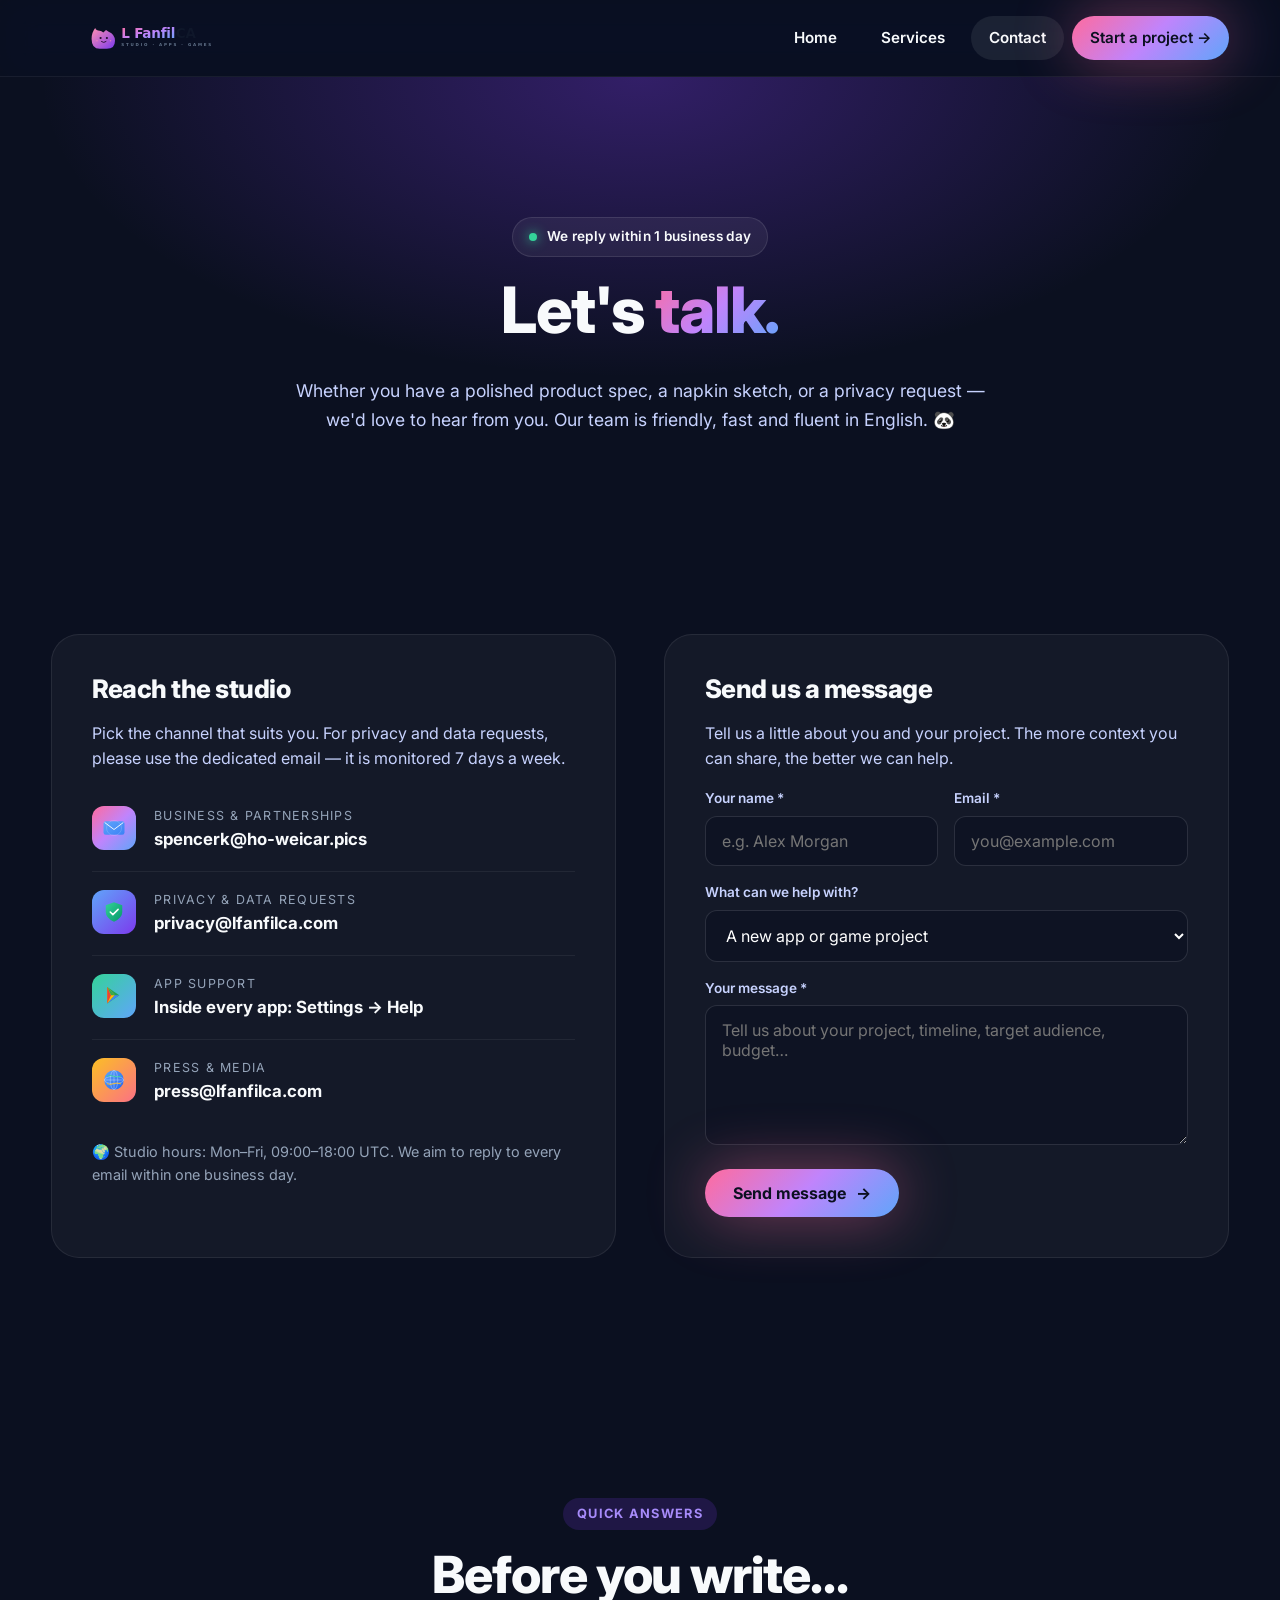
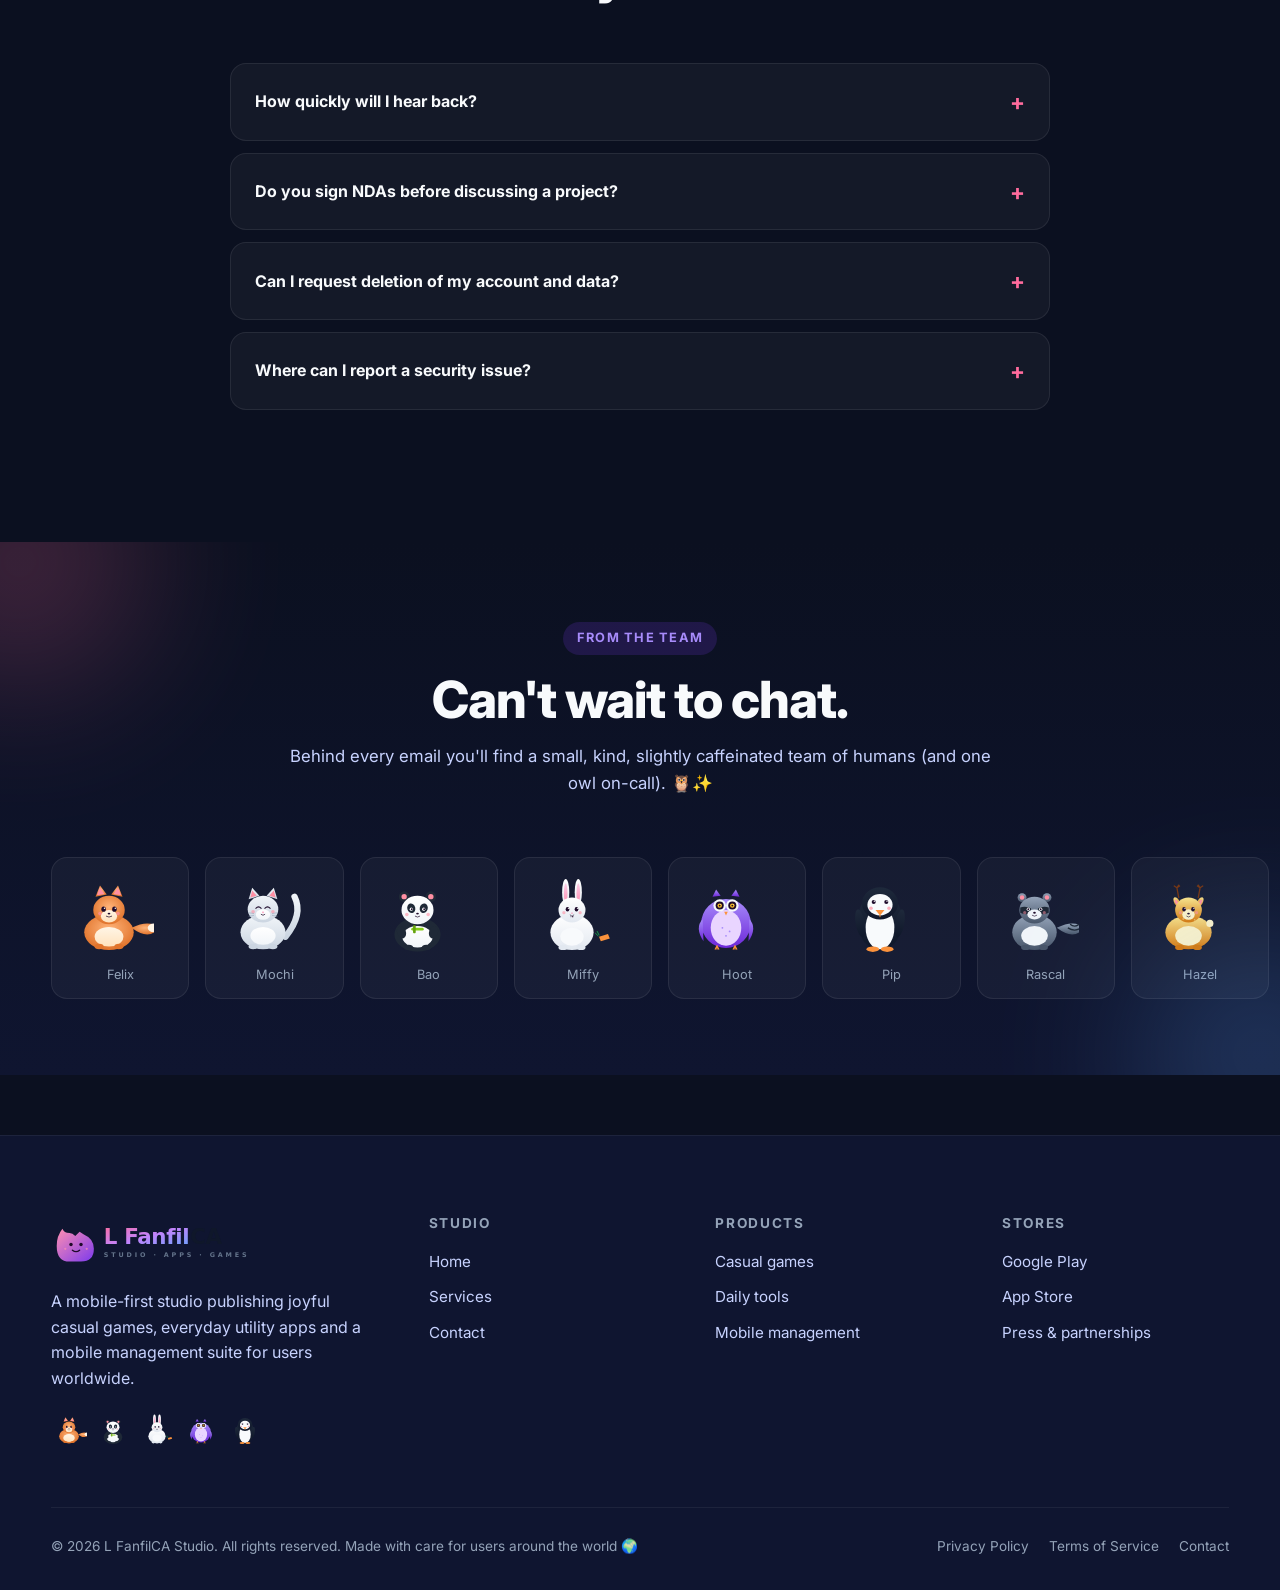
==== contact.html @ ed920c5b "feat: launch L FanfilCA studio website - Home, Services, Contact, Privacy, Terms pages (English, SEO" ====
<!DOCTYPE html>
<html lang="en">
<head>
<meta charset="UTF-8" />
<meta name="viewport" content="width=device-width, initial-scale=1, viewport-fit=cover" />
<meta name="theme-color" content="#0B1020" />
<meta name="color-scheme" content="dark" />
<title>Contact — L FanfilCA Mobile Studio</title>
<meta name="description" content="Get in touch with the L FanfilCA studio. Partnerships, press, support, privacy requests and account deletion." />
<meta name="keywords" content="contact L FanfilCA, app studio contact, spencerk ho-weicar, mobile studio support" />
<meta name="robots" content="index,follow,max-image-preview:large" />
<meta name="author" content="L FanfilCA Studio" />
<link rel="canonical" href="https://lfanfilca.com/contact.html" />
<link rel="alternate" hreflang="en" href="https://lfanfilca.com/contact.html" />
<link rel="alternate" hreflang="x-default" href="https://lfanfilca.com/contact.html" />

<meta property="og:type" content="website" />
<meta property="og:site_name" content="L FanfilCA" />
<meta property="og:title" content="Contact — L FanfilCA Mobile Studio" />
<meta property="og:description" content="Get in touch with L FanfilCA." />
<meta property="og:url" content="https://lfanfilca.com/contact.html" />
<meta property="og:image" content="https://lfanfilca.com/images/og-cover.png" />
<meta property="og:locale" content="en_US" />
<meta name="twitter:card" content="summary_large_image" />
<meta name="twitter:title" content="Contact — L FanfilCA Mobile Studio" />
<meta name="twitter:description" content="Get in touch with L FanfilCA." />

<link rel="icon" type="image/svg+xml" href="images/favicon.svg" />
<link rel="apple-touch-icon" href="images/favicon.svg" />
<link rel="preconnect" href="https://fonts.googleapis.com" />
<link rel="preconnect" href="https://fonts.gstatic.com" crossorigin />
<link href="https://fonts.googleapis.com/css2?family=Inter:wght@400;500;600;700;800;900&display=swap" rel="stylesheet" />
<link rel="stylesheet" href="css/style.css" />

<script type="application/ld+json">
{
  "@context": "https://schema.org",
  "@type": "ContactPage",
  "name": "Contact L FanfilCA",
  "url": "https://lfanfilca.com/contact.html",
  "inLanguage": "en"
}
</script>
</head>
<body>
<a class="skip-link" href="#main">Skip to content</a>

<header class="nav" role="banner">
  <div class="nav-inner">
    <a class="nav-logo" href="/" aria-label="L FanfilCA home">
      <img src="images/logo.svg" alt="L FanfilCA" width="200" height="56" />
    </a>
    <button class="nav-burger" aria-expanded="false" aria-label="Toggle navigation" aria-controls="primary-nav">
      <span></span><span></span><span></span>
    </button>
    <nav class="nav-links" id="primary-nav" aria-label="Primary">
      <a href="/">Home</a>
      <a href="services.html">Services</a>
      <a href="contact.html" aria-current="page">Contact</a>
      <a class="nav-cta" href="contact.html#start">Start a project →</a>
    </nav>
  </div>
</header>

<main id="main">

<section class="page-header">
  <div class="container">
    <span class="hero-eyebrow" style="margin-bottom:18px;"><span class="dot"></span> We reply within 1 business day</span>
    <h1>Let's <span class="grad">talk.</span></h1>
    <p>Whether you have a polished product spec, a napkin sketch, or a privacy request — we'd love to hear from you. Our team is friendly, fast and fluent in English. 🐼</p>
  </div>
</section>

<section class="section" id="start">
  <div class="container">
    <div class="contact-grid">

      <div class="contact-card reveal">
        <h3>Reach the studio</h3>
        <p style="color: var(--color-text-dim);">Pick the channel that suits you. For privacy and data requests, please use the dedicated email — it is monitored 7 days a week.</p>
        <div class="contact-list">
          <div class="item">
            <div class="ic"><img src="images/icons/icon-email.svg" alt="Email" /></div>
            <div class="meta">
              <div class="lbl">Business &amp; partnerships</div>
              <a class="val" href="mailto:spencerk@ho-weicar.pics">spencerk@ho-weicar.pics</a>
            </div>
          </div>
          <div class="item">
            <div class="ic" style="background: var(--grad-cool);"><img src="images/icons/icon-shield.svg" alt="Privacy" /></div>
            <div class="meta">
              <div class="lbl">Privacy &amp; data requests</div>
              <a class="val" href="mailto:privacy@lfanfilca.com">privacy@lfanfilca.com</a>
            </div>
          </div>
          <div class="item">
            <div class="ic" style="background: var(--grad-mint);"><img src="images/icons/icon-googleplay.svg" alt="Play Store" /></div>
            <div class="meta">
              <div class="lbl">App support</div>
              <span class="val">Inside every app: Settings → Help</span>
            </div>
          </div>
          <div class="item">
            <div class="ic" style="background: var(--grad-warm);"><img src="images/icons/icon-globe.svg" alt="Press" /></div>
            <div class="meta">
              <div class="lbl">Press &amp; media</div>
              <a class="val" href="mailto:press@lfanfilca.com">press@lfanfilca.com</a>
            </div>
          </div>
        </div>
        <p style="color: var(--color-text-muted); font-size: 0.9rem; margin-top: 18px;">🌍 Studio hours: Mon–Fri, 09:00–18:00 UTC. We aim to reply to every email within one business day.</p>
      </div>

      <div class="contact-card reveal">
        <h3>Send us a message</h3>
        <p style="color: var(--color-text-dim);">Tell us a little about you and your project. The more context you can share, the better we can help.</p>
        <form class="contact-form" id="contact-form" novalidate>
          <div class="row">
            <div>
              <label for="name">Your name *</label>
              <input id="name" name="name" type="text" required autocomplete="name" placeholder="e.g. Alex Morgan" />
            </div>
            <div>
              <label for="email">Email *</label>
              <input id="email" name="email" type="email" required autocomplete="email" placeholder="you@example.com" />
            </div>
          </div>
          <div>
            <label for="topic">What can we help with?</label>
            <select id="topic" name="topic">
              <option value="project">A new app or game project</option>
              <option value="publishing">Publishing &amp; live-ops</option>
              <option value="partnership">Partnership / co-development</option>
              <option value="press">Press &amp; media</option>
              <option value="privacy">Privacy or data request</option>
              <option value="other">Something else</option>
            </select>
          </div>
          <div>
            <label for="message">Your message *</label>
            <textarea id="message" name="message" required placeholder="Tell us about your project, timeline, target audience, budget…"></textarea>
          </div>
          <div class="submit-row">
            <span class="form-status" role="status" aria-live="polite"></span>
            <button type="submit" class="btn btn-primary">Send message <span class="arrow">→</span></button>
          </div>
        </form>
      </div>

    </div>
  </div>
</section>

<section class="section" aria-labelledby="faq-title">
  <div class="container">
    <div class="section-head reveal">
      <span class="tag">Quick answers</span>
      <h2 id="faq-title">Before you write…</h2>
    </div>
    <div class="faq reveal">
      <details>
        <summary>How quickly will I hear back?</summary>
        <p>Within one business day for any email sent to <strong>spencerk@ho-weicar.pics</strong>. Privacy requests go to <strong>privacy@lfanfilca.com</strong> and are answered within 7 days as required by GDPR.</p>
      </details>
      <details>
        <summary>Do you sign NDAs before discussing a project?</summary>
        <p>Yes, we are happy to sign a mutual NDA before any detailed technical or commercial conversation. We can also share our standard one.</p>
      </details>
      <details>
        <summary>Can I request deletion of my account and data?</summary>
        <p>Absolutely. Use the in-app Settings → Privacy → Delete account flow, or email <strong>privacy@lfanfilca.com</strong> from the address associated with your account. Full details are in our <a href="privacy.html">Privacy Policy</a>.</p>
      </details>
      <details>
        <summary>Where can I report a security issue?</summary>
        <p>Please email <strong>security@lfanfilca.com</strong> with a description and reproduction steps. We acknowledge security reports within 48 hours.</p>
      </details>
    </div>
  </div>
</section>

<section class="animal-band" aria-label="Friendly faces">
  <div class="container">
    <div class="section-head reveal">
      <span class="tag">From the team</span>
      <h2>Can't wait to chat.</h2>
      <p>Behind every email you'll find a small, kind, slightly caffeinated team of humans (and one owl on-call). 🦉✨</p>
    </div>
    <div class="animal-row reveal-stagger">
      <div class="animal-card"><div><img src="images/animals/fox.svg" alt="" /></div><div class="lbl">Felix</div></div>
      <div class="animal-card"><div><img src="images/animals/cat.svg" alt="" /></div><div class="lbl">Mochi</div></div>
      <div class="animal-card"><div><img src="images/animals/panda.svg" alt="" /></div><div class="lbl">Bao</div></div>
      <div class="animal-card"><div><img src="images/animals/rabbit.svg" alt="" /></div><div class="lbl">Miffy</div></div>
      <div class="animal-card"><div><img src="images/animals/owl.svg" alt="" /></div><div class="lbl">Hoot</div></div>
      <div class="animal-card"><div><img src="images/animals/penguin.svg" alt="" /></div><div class="lbl">Pip</div></div>
      <div class="animal-card"><div><img src="images/animals/raccoon.svg" alt="" /></div><div class="lbl">Rascal</div></div>
      <div class="animal-card"><div><img src="images/animals/deer.svg" alt="" /></div><div class="lbl">Hazel</div></div>
    </div>
  </div>
</section>

</main>

<footer class="footer" role="contentinfo">
  <div class="container">
    <div class="footer-grid">
      <div class="footer-brand">
        <img src="images/logo.svg" alt="L FanfilCA" width="200" height="56" />
        <p>A mobile-first studio publishing joyful casual games, everyday utility apps and a mobile management suite for users worldwide.</p>
        <div class="footer-animal-row" aria-hidden="true">
          <img src="images/animals/fox.svg" alt="" />
          <img src="images/animals/panda.svg" alt="" />
          <img src="images/animals/rabbit.svg" alt="" />
          <img src="images/animals/owl.svg" alt="" />
          <img src="images/animals/penguin.svg" alt="" />
        </div>
      </div>
      <div>
        <h4>Studio</h4>
        <ul>
          <li><a href="/">Home</a></li>
          <li><a href="services.html">Services</a></li>
          <li><a href="contact.html">Contact</a></li>
        </ul>
      </div>
      <div>
        <h4>Products</h4>
        <ul>
          <li><a href="services.html#games">Casual games</a></li>
          <li><a href="services.html#tools">Daily tools</a></li>
          <li><a href="services.html#management">Mobile management</a></li>
        </ul>
      </div>
      <div>
        <h4>Stores</h4>
        <ul>
          <li><a href="https://play.google.com" rel="noopener noreferrer" target="_blank">Google Play</a></li>
          <li><a href="https://www.apple.com/app-store/" rel="noopener noreferrer" target="_blank">App Store</a></li>
          <li><a href="contact.html">Press &amp; partnerships</a></li>
        </ul>
      </div>
    </div>
    <div class="footer-bottom">
      <div>© <span data-year>2026</span> L FanfilCA Studio. All rights reserved. Made with care for users around the world 🌍</div>
      <div class="legal-links">
        <a href="privacy.html">Privacy Policy</a>
        <a href="terms.html">Terms of Service</a>
        <a href="contact.html">Contact</a>
      </div>
    </div>
  </div>
</footer>

<script src="js/app.js" defer></script>
</body>
</html>
---- css/style.css ----
/* ============================================================
   L FanfilCA — Studio Website
   Inspired by Lynk & Co's bold, animated, automotive style.
   Author: L FanfilCA Studio
   ============================================================ */

:root {
  --color-bg: #0B1020;
  --color-bg-alt: #0F1530;
  --color-surface: #131A3A;
  --color-surface-2: #1B2350;
  --color-text: #F8FAFC;
  --color-text-dim: #C7D2FE;
  --color-text-muted: #94A3B8;

  --color-primary: #FF6B9D;
  --color-secondary: #7C3AED;
  --color-accent: #60A5FA;
  --color-amber: #FBBF24;
  --color-mint: #34D399;
  --color-coral: #FB7185;
  --color-violet: #A78BFA;

  --grad-brand: linear-gradient(135deg, #FF6B9D 0%, #C084FC 50%, #60A5FA 100%);
  --grad-warm: linear-gradient(135deg, #FBBF24 0%, #FB7185 100%);
  --grad-cool: linear-gradient(135deg, #60A5FA 0%, #7C3AED 100%);
  --grad-mint: linear-gradient(135deg, #34D399 0%, #60A5FA 100%);

  --shadow-soft: 0 10px 40px -10px rgba(124, 58, 237, 0.4);
  --shadow-glow: 0 0 60px rgba(255, 107, 157, 0.45);
  --shadow-card: 0 20px 60px -20px rgba(0, 0, 0, 0.6);

  --radius-sm: 8px;
  --radius-md: 16px;
  --radius-lg: 28px;
  --radius-xl: 40px;

  --maxw: 1280px;
  --pad-x: clamp(20px, 4vw, 60px);

  --font-sans: "Inter", "Segoe UI", -apple-system, BlinkMacSystemFont, "Helvetica Neue", Arial, sans-serif;
  --font-display: "Inter", "Segoe UI", -apple-system, BlinkMacSystemFont, sans-serif;
  --font-mono: "JetBrains Mono", "SF Mono", Menlo, Consolas, monospace;
}

* { box-sizing: border-box; }

html { scroll-behavior: smooth; -webkit-text-size-adjust: 100%; }

body {
  margin: 0;
  font-family: var(--font-sans);
  font-size: 16px;
  line-height: 1.6;
  color: var(--color-text);
  background: var(--color-bg);
  -webkit-font-smoothing: antialiased;
  -moz-osx-font-smoothing: grayscale;
  overflow-x: hidden;
}

img, svg { max-width: 100%; height: auto; display: block; }

a { color: inherit; text-decoration: none; transition: color .2s ease, opacity .2s ease; }
a:hover { color: var(--color-primary); }

button { font-family: inherit; cursor: pointer; border: 0; background: none; color: inherit; }

ul, ol { padding: 0; margin: 0; list-style: none; }

h1, h2, h3, h4 {
  font-family: var(--font-display);
  font-weight: 800;
  letter-spacing: -0.02em;
  line-height: 1.1;
  margin: 0 0 .5em;
}

h1 { font-size: clamp(2.4rem, 6vw, 5rem); }
h2 { font-size: clamp(1.8rem, 4vw, 3.2rem); }
h3 { font-size: clamp(1.2rem, 2.2vw, 1.6rem); }
p  { margin: 0 0 1em; }

.container { max-width: var(--maxw); margin: 0 auto; padding: 0 var(--pad-x); }

/* Skip link for accessibility */
.skip-link {
  position: absolute; top: -100px; left: 16px;
  background: var(--color-primary); color: #fff; padding: 10px 16px;
  border-radius: var(--radius-sm); z-index: 1000; font-weight: 700;
}
.skip-link:focus { top: 16px; }

/* ---------- Top Nav ---------- */
.nav {
  position: sticky; top: 0; z-index: 50;
  backdrop-filter: saturate(180%) blur(18px);
  -webkit-backdrop-filter: saturate(180%) blur(18px);
  background: rgba(11, 16, 32, 0.7);
  border-bottom: 1px solid rgba(255, 255, 255, 0.06);
}
.nav-inner {
  display: flex; align-items: center; justify-content: space-between;
  padding: 16px var(--pad-x);
  max-width: var(--maxw); margin: 0 auto;
}
.nav-logo { display: flex; align-items: center; gap: 12px; font-weight: 800; }
.nav-logo img { height: 36px; }
.nav-links { display: flex; gap: 8px; align-items: center; }
.nav-links a {
  padding: 10px 18px; border-radius: 999px; font-weight: 600; font-size: 0.95rem;
  position: relative;
}
.nav-links a.active,
.nav-links a[aria-current="page"] {
  background: rgba(255, 255, 255, 0.08);
  color: var(--color-text);
}
.nav-links a:hover { background: rgba(255, 255, 255, 0.06); }

.nav-cta {
  background: var(--grad-brand);
  padding: 10px 22px; border-radius: 999px; color: #0B1020 !important; font-weight: 700;
  box-shadow: var(--shadow-glow);
}
.nav-cta:hover { transform: translateY(-1px); }

.nav-burger { display: none; width: 44px; height: 44px; border-radius: 12px; background: rgba(255, 255, 255, 0.06); }
.nav-burger span { display: block; width: 22px; height: 2px; background: #fff; margin: 5px auto; border-radius: 2px; transition: .3s; }
.nav-burger[aria-expanded="true"] span:nth-child(1) { transform: translateY(7px) rotate(45deg); }
.nav-burger[aria-expanded="true"] span:nth-child(2) { opacity: 0; }
.nav-burger[aria-expanded="true"] span:nth-child(3) { transform: translateY(-7px) rotate(-45deg); }

@media (max-width: 860px) {
  .nav-burger { display: block; }
  .nav-links {
    position: absolute; top: 100%; left: 0; right: 0;
    flex-direction: column; align-items: stretch; gap: 0;
    background: rgba(11, 16, 32, 0.96); backdrop-filter: blur(20px);
    border-bottom: 1px solid rgba(255, 255, 255, 0.08);
    padding: 8px var(--pad-x) 16px;
    max-height: 0; overflow: hidden; transition: max-height .35s ease;
  }
  .nav-links.open { max-height: 480px; }
  .nav-links a { padding: 14px 16px; border-radius: 12px; }
  .nav-cta { margin-top: 8px; text-align: center; }
}

/* ---------- Hero ---------- */
.hero {
  position: relative; min-height: 92vh; padding: 80px 0 120px;
  display: flex; align-items: center; overflow: hidden;
  background: radial-gradient(1200px 600px at 80% 20%, rgba(124, 58, 237, 0.35), transparent 60%),
              radial-gradient(900px 500px at 10% 80%, rgba(255, 107, 157, 0.28), transparent 60%),
              var(--color-bg);
}
.hero::before {
  content: ""; position: absolute; inset: 0;
  background-image: linear-gradient(rgba(255, 255, 255, 0.04) 1px, transparent 1px),
                    linear-gradient(90deg, rgba(255, 255, 255, 0.04) 1px, transparent 1px);
  background-size: 60px 60px;
  mask-image: radial-gradient(ellipse at center, #000 30%, transparent 80%);
  -webkit-mask-image: radial-gradient(ellipse at center, #000 30%, transparent 80%);
  pointer-events: none;
}
.hero-grid {
  display: grid; grid-template-columns: 1.1fr 1fr; gap: 60px; align-items: center;
  position: relative; z-index: 2;
}
.hero-eyebrow {
  display: inline-flex; align-items: center; gap: 10px;
  padding: 8px 16px; border-radius: 999px;
  background: rgba(255, 255, 255, 0.06); border: 1px solid rgba(255, 255, 255, 0.1);
  font-size: 0.85rem; font-weight: 600; letter-spacing: 0.02em;
  margin-bottom: 24px;
}
.hero-eyebrow .dot { width: 8px; height: 8px; border-radius: 50%; background: var(--color-mint); box-shadow: 0 0 12px var(--color-mint); animation: pulse 1.6s ease-in-out infinite; }
@keyframes pulse { 0%, 100% { opacity: 1; transform: scale(1); } 50% { opacity: 0.5; transform: scale(1.3); } }

.hero h1 { font-size: clamp(2.8rem, 7vw, 5.6rem); }
.hero h1 .grad {
  background: var(--grad-brand); -webkit-background-clip: text; background-clip: text;
  -webkit-text-fill-color: transparent;
  display: inline-block;
}
.hero p.lede { font-size: clamp(1.05rem, 1.4vw, 1.25rem); color: var(--color-text-dim); max-width: 560px; margin-bottom: 36px; }

.hero-actions { display: flex; gap: 14px; flex-wrap: wrap; }

.btn {
  display: inline-flex; align-items: center; gap: 10px;
  padding: 14px 28px; border-radius: 999px; font-weight: 700; font-size: 1rem;
  transition: transform .2s ease, box-shadow .2s ease, background .2s ease;
  position: relative; overflow: hidden;
}
.btn-primary { background: var(--grad-brand); color: #0B1020; box-shadow: var(--shadow-glow); }
.btn-primary:hover { transform: translateY(-2px); box-shadow: 0 0 80px rgba(255, 107, 157, 0.6); }
.btn-ghost { background: rgba(255, 255, 255, 0.08); border: 1px solid rgba(255, 255, 255, 0.16); color: #fff; }
.btn-ghost:hover { background: rgba(255, 255, 255, 0.14); }
.btn .arrow { transition: transform .2s ease; }
.btn:hover .arrow { transform: translateX(4px); }

/* Hero stage / visual */
.hero-stage {
  position: relative; aspect-ratio: 1 / 1; max-width: 560px; margin-left: auto;
}
.stage-orb {
  position: absolute; inset: 0; border-radius: 50%;
  background: var(--grad-brand);
  filter: blur(60px); opacity: 0.5; animation: float 8s ease-in-out infinite;
}
@keyframes float { 0%, 100% { transform: translate(0, 0); } 50% { transform: translate(20px, -20px); } }

.stage-phone {
  position: absolute; left: 50%; top: 50%; transform: translate(-50%, -50%);
  width: 60%; aspect-ratio: 9 / 19;
  background: linear-gradient(180deg, #1B2350, #0B1020);
  border-radius: 36px; border: 6px solid #1B2350; box-shadow: var(--shadow-card);
  overflow: hidden;
}
.stage-phone::before {
  content: ""; position: absolute; top: 12px; left: 50%; transform: translateX(-50%);
  width: 60px; height: 14px; background: #0B1020; border-radius: 12px; z-index: 3;
}
.phone-screen { position: absolute; inset: 28px 6px 6px; border-radius: 24px; background: linear-gradient(180deg, #FF6B9D, #7C3AED 60%, #60A5FA); }
.phone-grid { display: grid; grid-template-columns: repeat(3, 1fr); gap: 8px; padding: 12px; }
.phone-grid div { aspect-ratio: 1; border-radius: 10px; background: rgba(255, 255, 255, 0.18); backdrop-filter: blur(10px); }
.phone-grid div:nth-child(1) { background: rgba(255, 255, 255, 0.32); }
.phone-grid div:nth-child(2) { background: rgba(255, 255, 255, 0.22); }
.phone-grid div:nth-child(3) { background: rgba(255, 255, 255, 0.28); }
.phone-grid div:nth-child(4) { background: rgba(255, 255, 255, 0.18); }
.phone-grid div:nth-child(5) { background: rgba(255, 255, 255, 0.32); }
.phone-grid div:nth-child(6) { background: rgba(255, 255, 255, 0.22); }

.floating-animal {
  position: absolute; width: 96px; height: 96px;
  animation: float-soft 4s ease-in-out infinite;
  filter: drop-shadow(0 16px 30px rgba(0, 0, 0, 0.45));
}
.floating-animal.a1 { top: 6%; left: 4%; animation-delay: 0s; }
.floating-animal.a2 { top: 14%; right: 0%; animation-delay: 0.6s; }
.floating-animal.a3 { bottom: 6%; left: 8%; animation-delay: 1.2s; }
.floating-animal.a4 { bottom: 18%; right: 4%; animation-delay: 1.8s; }
@keyframes float-soft { 0%, 100% { transform: translateY(0) rotate(-3deg); } 50% { transform: translateY(-12px) rotate(3deg); } }

.hero-stats {
  display: grid; grid-template-columns: repeat(4, 1fr); gap: 24px; margin-top: 64px;
  padding: 28px; border-radius: var(--radius-lg);
  background: rgba(255, 255, 255, 0.04); border: 1px solid rgba(255, 255, 255, 0.08);
  backdrop-filter: blur(10px);
}
.hero-stats .stat .num { font-size: 1.8rem; font-weight: 800; background: var(--grad-brand); -webkit-background-clip: text; background-clip: text; color: transparent; }
.hero-stats .stat .lbl { color: var(--color-text-muted); font-size: 0.85rem; text-transform: uppercase; letter-spacing: 0.1em; }

@media (max-width: 900px) {
  .hero-grid { grid-template-columns: 1fr; gap: 40px; text-align: center; }
  .hero-eyebrow { margin-inline: auto; }
  .hero p.lede { margin-inline: auto; }
  .hero-actions { justify-content: center; }
  .hero-stage { margin: 0 auto; max-width: 360px; }
  .hero-stats { grid-template-columns: repeat(2, 1fr); }
}

/* ---------- Marquee / Strip ---------- */
.marquee {
  background: var(--color-bg-alt);
  border-top: 1px solid rgba(255, 255, 255, 0.06);
  border-bottom: 1px solid rgba(255, 255, 255, 0.06);
  overflow: hidden; padding: 22px 0;
  position: relative;
}
.marquee-track {
  display: flex; gap: 60px; width: max-content;
  animation: scroll 30s linear infinite;
}
.marquee-track span {
  font-size: 1.4rem; font-weight: 800; color: var(--color-text-dim);
  display: inline-flex; align-items: center; gap: 16px; white-space: nowrap;
}
.marquee-track span::after { content: "✦"; color: var(--color-primary); }
@keyframes scroll { from { transform: translateX(0); } to { transform: translateX(-50%); } }

/* ---------- Section ---------- */
.section { padding: 120px 0; position: relative; }
.section-head { max-width: 720px; margin: 0 auto 60px; text-align: center; }
.section-head .tag { display: inline-block; padding: 6px 14px; border-radius: 999px; background: rgba(124, 58, 237, 0.18); color: var(--color-violet); font-weight: 700; font-size: 0.8rem; letter-spacing: 0.1em; text-transform: uppercase; margin-bottom: 16px; }
.section-head h2 { margin-bottom: 16px; }
.section-head p { color: var(--color-text-dim); font-size: 1.05rem; }

/* ---------- Service cards ---------- */
.services-grid {
  display: grid; grid-template-columns: repeat(3, 1fr); gap: 28px;
}
.service-card {
  position: relative; padding: 40px 32px; border-radius: var(--radius-lg);
  background: linear-gradient(180deg, rgba(255, 255, 255, 0.06), rgba(255, 255, 255, 0.02));
  border: 1px solid rgba(255, 255, 255, 0.08);
  overflow: hidden; transition: transform .35s ease, border-color .35s ease;
}
.service-card::before {
  content: ""; position: absolute; inset: -1px;
  background: var(--grad-brand); opacity: 0; transition: opacity .35s ease;
  z-index: -1; border-radius: var(--radius-lg);
}
.service-card:hover { transform: translateY(-8px); border-color: rgba(255, 255, 255, 0.18); }
.service-card .icon-wrap { width: 64px; height: 64px; border-radius: 18px; background: var(--grad-brand); display: grid; place-items: center; margin-bottom: 24px; box-shadow: var(--shadow-soft); }
.service-card .icon-wrap img { width: 38px; height: 38px; }
.service-card h3 { margin-bottom: 12px; }
.service-card p { color: var(--color-text-dim); margin-bottom: 20px; }
.service-card .pill-row { display: flex; flex-wrap: wrap; gap: 8px; }
.service-card .pill { padding: 4px 12px; border-radius: 999px; font-size: 0.78rem; font-weight: 600; background: rgba(255, 255, 255, 0.08); color: var(--color-text-dim); }
.service-card .corner-deco { position: absolute; right: -30px; top: -30px; width: 140px; opacity: 0.18; }

@media (max-width: 900px) { .services-grid { grid-template-columns: 1fr; } }

/* ---------- Showcase (Lynk-style big feature rows) ---------- */
.showcase { display: grid; grid-template-columns: 1fr 1fr; gap: 80px; align-items: center; margin-bottom: 120px; }
.showcase.flip { direction: rtl; }
.showcase.flip > * { direction: ltr; }
.showcase .showcase-text .tag { display: inline-block; padding: 6px 14px; border-radius: 999px; background: rgba(96, 165, 250, 0.18); color: var(--color-accent); font-weight: 700; font-size: 0.78rem; letter-spacing: 0.1em; text-transform: uppercase; margin-bottom: 16px; }
.showcase .showcase-text h2 { margin-bottom: 18px; }
.showcase .showcase-text p { color: var(--color-text-dim); font-size: 1.05rem; margin-bottom: 24px; }
.showcase .showcase-text ul li { padding: 10px 0; border-bottom: 1px solid rgba(255, 255, 255, 0.06); display: flex; gap: 12px; align-items: center; color: var(--color-text-dim); }
.showcase .showcase-text ul li::before { content: "✓"; color: var(--color-mint); font-weight: 800; }
.showcase-visual { position: relative; aspect-ratio: 4/3; border-radius: var(--radius-lg); overflow: hidden; background: var(--grad-cool); box-shadow: var(--shadow-card); }
.showcase-visual img { width: 100%; height: 100%; object-fit: cover; }
.showcase-visual::after { content: ""; position: absolute; inset: 0; background: linear-gradient(180deg, transparent 50%, rgba(11, 16, 32, 0.5)); }
.showcase-badge { position: absolute; bottom: 24px; left: 24px; padding: 12px 18px; border-radius: 999px; background: rgba(11, 16, 32, 0.7); backdrop-filter: blur(10px); display: flex; align-items: center; gap: 10px; font-weight: 700; }
.showcase-badge .dot { width: 8px; height: 8px; border-radius: 50%; background: var(--color-mint); box-shadow: 0 0 10px var(--color-mint); }

@media (max-width: 900px) { .showcase, .showcase.flip { grid-template-columns: 1fr; gap: 40px; direction: ltr; } }

/* ---------- Animals band ---------- */
.animal-band {
  background: linear-gradient(180deg, var(--color-bg), var(--color-bg-alt));
  padding: 80px 0; position: relative; overflow: hidden;
}
.animal-band::before, .animal-band::after {
  content: ""; position: absolute; width: 240px; height: 240px; border-radius: 50%; filter: blur(80px);
}
.animal-band::before { top: -100px; left: -100px; background: var(--color-primary); opacity: 0.25; }
.animal-band::after { bottom: -100px; right: -100px; background: var(--color-accent); opacity: 0.25; }
.animal-row { display: grid; grid-template-columns: repeat(8, 1fr); gap: 16px; margin-top: 40px; }
.animal-card { aspect-ratio: 1; border-radius: var(--radius-md); background: rgba(255, 255, 255, 0.04); border: 1px solid rgba(255, 255, 255, 0.08); display: grid; place-items: center; padding: 12px; transition: transform .3s ease, background .3s ease; }
.animal-card img { width: 80%; transition: transform .4s ease; }
.animal-card:hover { background: rgba(255, 255, 255, 0.08); transform: translateY(-6px) rotate(-2deg); }
.animal-card:hover img { transform: scale(1.1) rotate(4deg); }
.animal-card .lbl { font-size: 0.8rem; color: var(--color-text-muted); margin-top: 6px; }

@media (max-width: 900px) { .animal-row { grid-template-columns: repeat(4, 1fr); } }
@media (max-width: 480px) { .animal-row { grid-template-columns: repeat(3, 1fr); } }

/* ---------- Stats strip ---------- */
.stats-strip { display: grid; grid-template-columns: repeat(4, 1fr); gap: 20px; padding: 50px; border-radius: var(--radius-lg); background: var(--grad-brand); color: #0B1020; }
.stats-strip .stat .num { font-size: 2.4rem; font-weight: 800; }
.stats-strip .stat .lbl { font-weight: 600; opacity: 0.8; }
@media (max-width: 900px) { .stats-strip { grid-template-columns: repeat(2, 1fr); } }

/* ---------- Pricing / Plans ---------- */
.plans { display: grid; grid-template-columns: repeat(3, 1fr); gap: 24px; }
.plan {
  padding: 36px 30px; border-radius: var(--radius-lg);
  background: rgba(255, 255, 255, 0.04); border: 1px solid rgba(255, 255, 255, 0.08);
  display: flex; flex-direction: column; gap: 16px;
  transition: transform .3s ease, border-color .3s ease;
}
.plan:hover { transform: translateY(-4px); border-color: rgba(255, 255, 255, 0.2); }
.plan.featured { background: linear-gradient(180deg, rgba(255, 107, 157, 0.15), rgba(124, 58, 237, 0.15)); border-color: rgba(255, 107, 157, 0.4); position: relative; }
.plan.featured::before { content: "Most Popular"; position: absolute; top: -12px; left: 50%; transform: translateX(-50%); padding: 4px 14px; background: var(--grad-brand); color: #0B1020; font-size: 0.75rem; font-weight: 800; border-radius: 999px; }
.plan .price { font-size: 2.4rem; font-weight: 800; }
.plan .price small { font-size: 0.9rem; color: var(--color-text-muted); font-weight: 500; }
.plan ul li { padding: 8px 0; color: var(--color-text-dim); display: flex; gap: 10px; }
.plan ul li::before { content: "✓"; color: var(--color-mint); font-weight: 800; }
.plan .plan-cta { margin-top: auto; }

@media (max-width: 900px) { .plans { grid-template-columns: 1fr; } }

/* ---------- FAQ ---------- */
.faq { max-width: 820px; margin: 0 auto; }
.faq details { padding: 20px 24px; border-radius: var(--radius-md); background: rgba(255, 255, 255, 0.04); border: 1px solid rgba(255, 255, 255, 0.08); margin-bottom: 12px; transition: background .2s ease; }
.faq details[open] { background: rgba(255, 255, 255, 0.07); }
.faq summary { font-weight: 700; cursor: pointer; list-style: none; display: flex; justify-content: space-between; align-items: center; gap: 12px; }
.faq summary::after { content: "+"; font-size: 1.4rem; color: var(--color-primary); transition: transform .2s ease; }
.faq details[open] summary::after { content: "−"; }
.faq details p { margin: 14px 0 0; color: var(--color-text-dim); }

/* ---------- Footer ---------- */
.footer {
  background: var(--color-bg-alt);
  border-top: 1px solid rgba(255, 255, 255, 0.06);
  padding: 80px 0 32px; margin-top: 60px;
}
.footer-grid { display: grid; grid-template-columns: 1.4fr repeat(3, 1fr); gap: 60px; margin-bottom: 60px; }
.footer-brand p { color: var(--color-text-dim); max-width: 320px; margin-top: 16px; }
.footer h4 { font-size: 0.85rem; text-transform: uppercase; letter-spacing: 0.12em; color: var(--color-text-muted); margin-bottom: 18px; font-weight: 700; }
.footer ul li { margin-bottom: 10px; }
.footer ul a { color: var(--color-text-dim); font-size: 0.95rem; }
.footer ul a:hover { color: var(--color-primary); }
.footer-bottom {
  display: flex; justify-content: space-between; align-items: center; flex-wrap: wrap; gap: 16px;
  padding-top: 28px; border-top: 1px solid rgba(255, 255, 255, 0.06);
  color: var(--color-text-muted); font-size: 0.85rem;
}
.footer-bottom .legal-links { display: flex; gap: 20px; flex-wrap: wrap; }
.footer-animal-row { display: flex; gap: 8px; margin-top: 20px; }
.footer-animal-row img { width: 36px; height: 36px; transition: transform .3s ease; }
.footer-animal-row img:hover { transform: translateY(-4px) rotate(-6deg); }
@media (max-width: 900px) { .footer-grid { grid-template-columns: 1fr 1fr; gap: 40px; } }
@media (max-width: 600px) { .footer-grid { grid-template-columns: 1fr; } }

/* ---------- Page header (sub-pages) ---------- */
.page-header {
  position: relative; padding: 140px 0 80px; text-align: center; overflow: hidden;
  background: radial-gradient(1000px 500px at 50% 0%, rgba(124, 58, 237, 0.35), transparent 60%), var(--color-bg);
}
.page-header h1 { font-size: clamp(2.2rem, 5vw, 4rem); }
.page-header h1 .grad { background: var(--grad-brand); -webkit-background-clip: text; background-clip: text; color: transparent; }
.page-header p { color: var(--color-text-dim); max-width: 720px; margin: 0 auto; font-size: 1.1rem; }

/* ---------- Contact ---------- */
.contact-grid { display: grid; grid-template-columns: 1fr 1fr; gap: 48px; }
.contact-card { padding: 40px; border-radius: var(--radius-lg); background: rgba(255, 255, 255, 0.04); border: 1px solid rgba(255, 255, 255, 0.08); }
.contact-card h3 { margin-bottom: 18px; }
.contact-list .item { display: flex; gap: 18px; align-items: flex-start; padding: 18px 0; border-bottom: 1px solid rgba(255, 255, 255, 0.06); }
.contact-list .item:last-child { border-bottom: 0; }
.contact-list .item .ic { width: 44px; height: 44px; border-radius: 12px; background: var(--grad-brand); display: grid; place-items: center; flex-shrink: 0; }
.contact-list .item .ic img { width: 24px; height: 24px; }
.contact-list .item .meta .lbl { font-size: 0.78rem; text-transform: uppercase; letter-spacing: 0.1em; color: var(--color-text-muted); }
.contact-list .item .meta .val { font-weight: 700; font-size: 1.05rem; word-break: break-all; }
.contact-form { display: grid; gap: 16px; }
.contact-form .row { display: grid; grid-template-columns: 1fr 1fr; gap: 16px; }
.contact-form label { display: block; font-size: 0.85rem; font-weight: 600; margin-bottom: 6px; color: var(--color-text-dim); }
.contact-form input, .contact-form select, .contact-form textarea {
  width: 100%; padding: 14px 16px; border-radius: 12px;
  background: rgba(11, 16, 32, 0.6); border: 1px solid rgba(255, 255, 255, 0.12);
  color: #fff; font-family: inherit; font-size: 1rem;
  transition: border-color .2s ease, background .2s ease;
}
.contact-form input:focus, .contact-form select:focus, .contact-form textarea:focus {
  outline: 0; border-color: var(--color-primary); background: rgba(11, 16, 32, 0.9);
}
.contact-form textarea { min-height: 140px; resize: vertical; }
.contact-form .submit-row { display: flex; justify-content: space-between; align-items: center; gap: 16px; flex-wrap: wrap; }
.form-status { font-size: 0.9rem; padding: 10px 14px; border-radius: 10px; display: none; }
.form-status.show { display: inline-block; }
.form-status.success { background: rgba(52, 211, 153, 0.15); color: var(--color-mint); }
.form-status.error { background: rgba(251, 113, 133, 0.15); color: var(--color-coral); }
@media (max-width: 900px) { .contact-grid { grid-template-columns: 1fr; } .contact-form .row { grid-template-columns: 1fr; } }

/* ---------- Legal pages ---------- */
.legal { padding: 80px 0 120px; }
.legal-layout { display: grid; grid-template-columns: 240px 1fr; gap: 60px; }
.legal-toc { position: sticky; top: 100px; align-self: start; max-height: calc(100vh - 120px); overflow: auto; padding-right: 12px; }
.legal-toc h4 { font-size: 0.78rem; text-transform: uppercase; letter-spacing: 0.12em; color: var(--color-text-muted); margin-bottom: 12px; }
.legal-toc a { display: block; padding: 8px 12px; border-radius: 8px; color: var(--color-text-dim); font-size: 0.9rem; border-left: 2px solid transparent; }
.legal-toc a:hover, .legal-toc a.active { color: var(--color-text); background: rgba(255, 255, 255, 0.04); border-left-color: var(--color-primary); }
.legal-content { max-width: 820px; }
.legal-content h1 { font-size: clamp(2rem, 4vw, 3rem); margin-bottom: 12px; }
.legal-content h2 { font-size: 1.4rem; margin-top: 40px; margin-bottom: 16px; padding-top: 12px; border-top: 1px solid rgba(255, 255, 255, 0.08); }
.legal-content h3 { font-size: 1.1rem; margin-top: 24px; margin-bottom: 10px; color: var(--color-violet); }
.legal-content p, .legal-content li { color: var(--color-text-dim); }
.legal-content ul, .legal-content ol { padding-left: 22px; margin-bottom: 16px; list-style: disc; }
.legal-content ol { list-style: decimal; }
.legal-content li { margin-bottom: 6px; }
.legal-content strong { color: var(--color-text); }
.legal-content .updated { color: var(--color-text-muted); font-size: 0.9rem; }
.legal-content .callout { padding: 16px 20px; border-radius: 12px; background: rgba(124, 58, 237, 0.12); border-left: 4px solid var(--color-violet); margin: 20px 0; }
.legal-content table { width: 100%; border-collapse: collapse; margin: 20px 0; font-size: 0.92rem; }
.legal-content table th, .legal-content table td { padding: 10px 14px; text-align: left; border-bottom: 1px solid rgba(255, 255, 255, 0.08); }
.legal-content table th { color: var(--color-text); background: rgba(255, 255, 255, 0.04); }
@media (max-width: 900px) { .legal-layout { grid-template-columns: 1fr; } .legal-toc { position: static; max-height: none; } }

/* ---------- Reveal-on-scroll ---------- */
.reveal { opacity: 0; transform: translateY(24px); transition: opacity .8s ease, transform .8s ease; }
.reveal.in { opacity: 1; transform: none; }
.reveal-stagger > * { opacity: 0; transform: translateY(20px); transition: opacity .6s ease, transform .6s ease; }
.reveal-stagger.in > *:nth-child(1) { transition-delay: 0s; }
.reveal-stagger.in > *:nth-child(2) { transition-delay: 0.08s; }
.reveal-stagger.in > *:nth-child(3) { transition-delay: 0.16s; }
.reveal-stagger.in > *:nth-child(4) { transition-delay: 0.24s; }
.reveal-stagger.in > *:nth-child(5) { transition-delay: 0.32s; }
.reveal-stagger.in > *:nth-child(6) { transition-delay: 0.4s; }
.reveal-stagger.in > * { opacity: 1; transform: none; }

@media (prefers-reduced-motion: reduce) {
  *, *::before, *::after { animation: none !important; transition: none !important; }
  .reveal, .reveal-stagger > * { opacity: 1; transform: none; }
}

/* ---------- Selection ---------- */
::selection { background: var(--color-primary); color: #0B1020; }
::-webkit-scrollbar { width: 10px; height: 10px; }
::-webkit-scrollbar-track { background: var(--color-bg); }
::-webkit-scrollbar-thumb { background: rgba(255, 255, 255, 0.1); border-radius: 999px; }
::-webkit-scrollbar-thumb:hover { background: rgba(255, 255, 255, 0.2); }
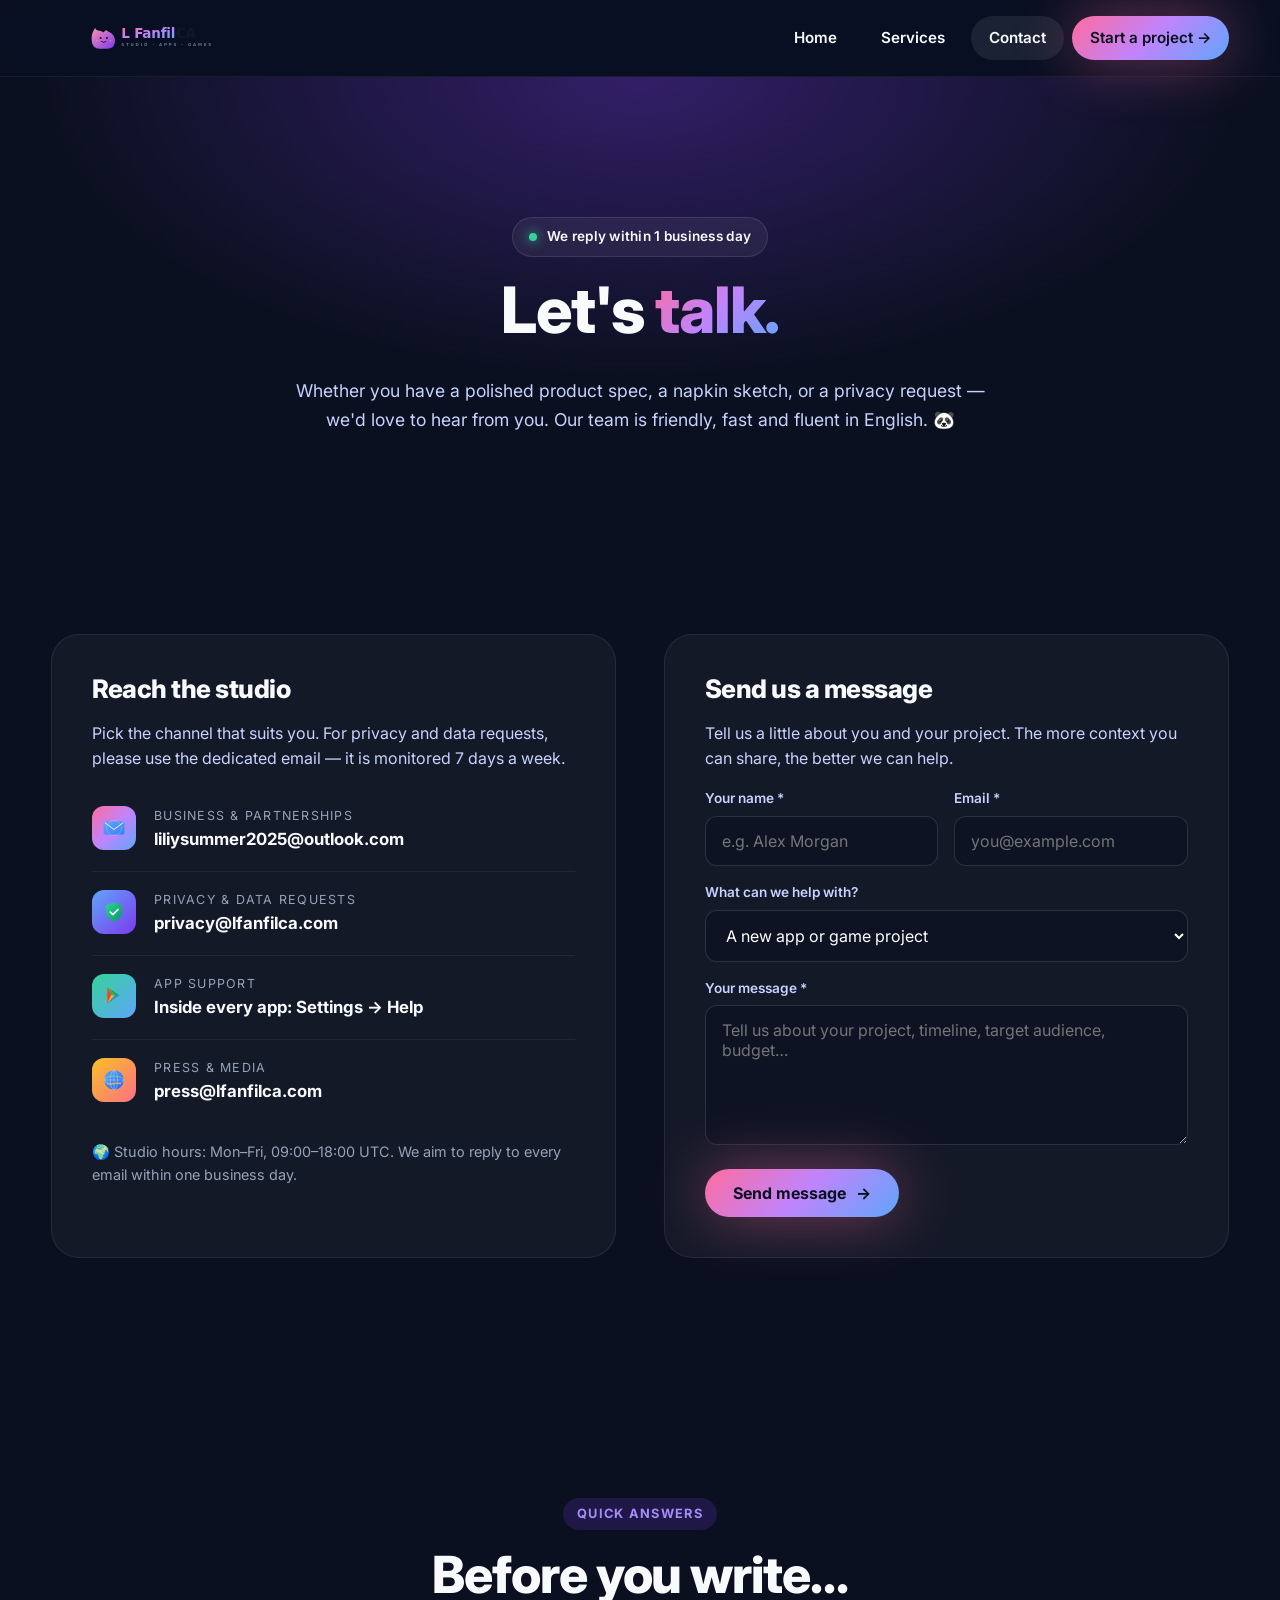
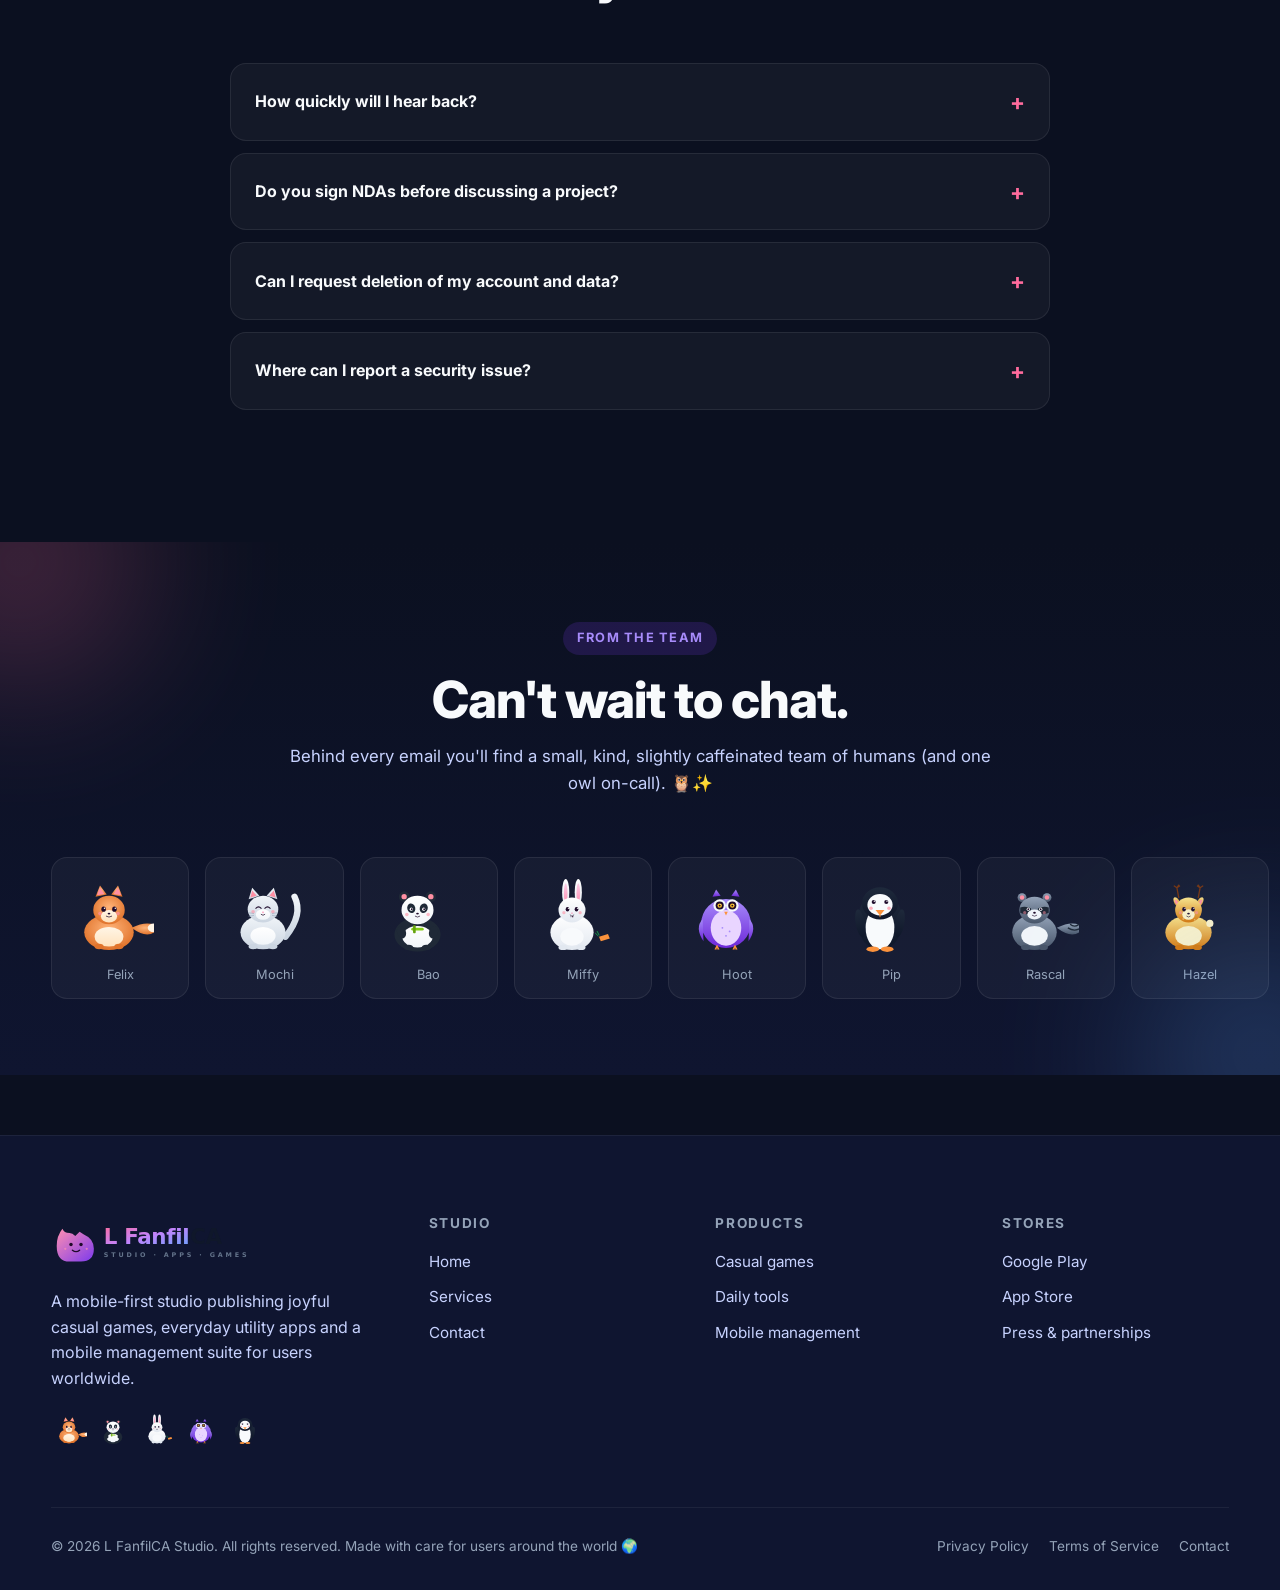
==== commit 09a63558: "Update contact.html" ====
--- a/contact.html
+++ b/contact.html
@@ -84,7 +84,7 @@
             <div class="ic"><img src="images/icons/icon-email.svg" alt="Email" /></div>
             <div class="meta">
               <div class="lbl">Business &amp; partnerships</div>
-              <a class="val" href="mailto:spencerk@ho-weicar.pics">spencerk@ho-weicar.pics</a>
+              <a class="val" href="mailto:liliysummer2025@outlook.com">liliysummer2025@outlook.com</a>
             </div>
           </div>
           <div class="item">
@@ -161,7 +161,7 @@
     <div class="faq reveal">
       <details>
         <summary>How quickly will I hear back?</summary>
-        <p>Within one business day for any email sent to <strong>spencerk@ho-weicar.pics</strong>. Privacy requests go to <strong>privacy@lfanfilca.com</strong> and are answered within 7 days as required by GDPR.</p>
+        <p>Within one business day for any email sent to <strong>liliysummer2025@outlook.com</strong>. Privacy requests go to <strong>privacy@lfanfilca.com</strong> and are answered within 7 days as required by GDPR.</p>
       </details>
       <details>
         <summary>Do you sign NDAs before discussing a project?</summary>
